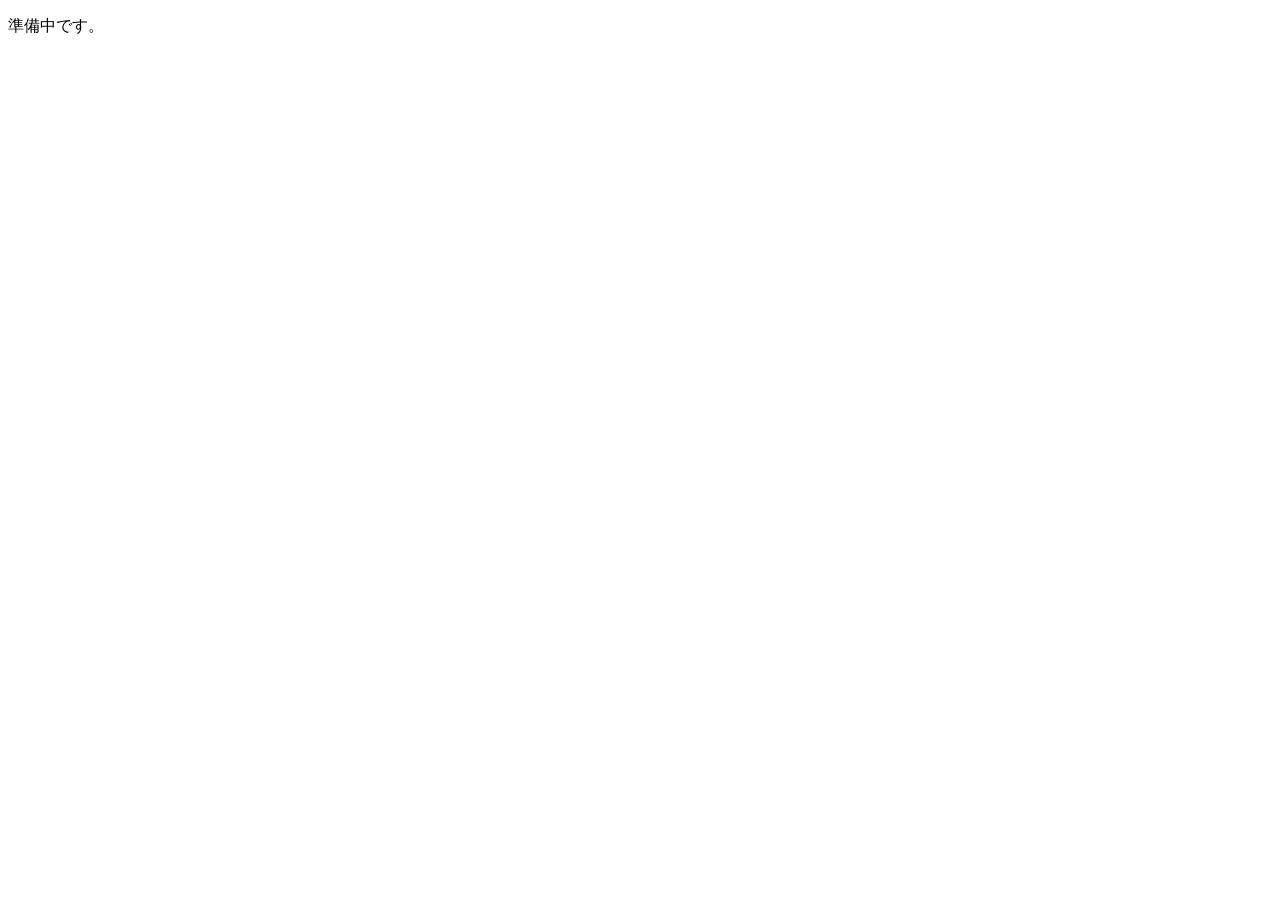
==== site/index.html @ 820834ee "公開ページの置き場所と公開のワークフロー Co-Authored-By: Claude Opus 5.5 <noreply@anthropic.com> Claude-Session: https:/" ====
<!doctype html>
<html lang="ja"><head><meta charset="utf-8"><meta name="viewport" content="width=device-width, initial-scale=1"><title>中小M&A検定 対策 2027</title></head>
<body><p>準備中です。</p></body></html>
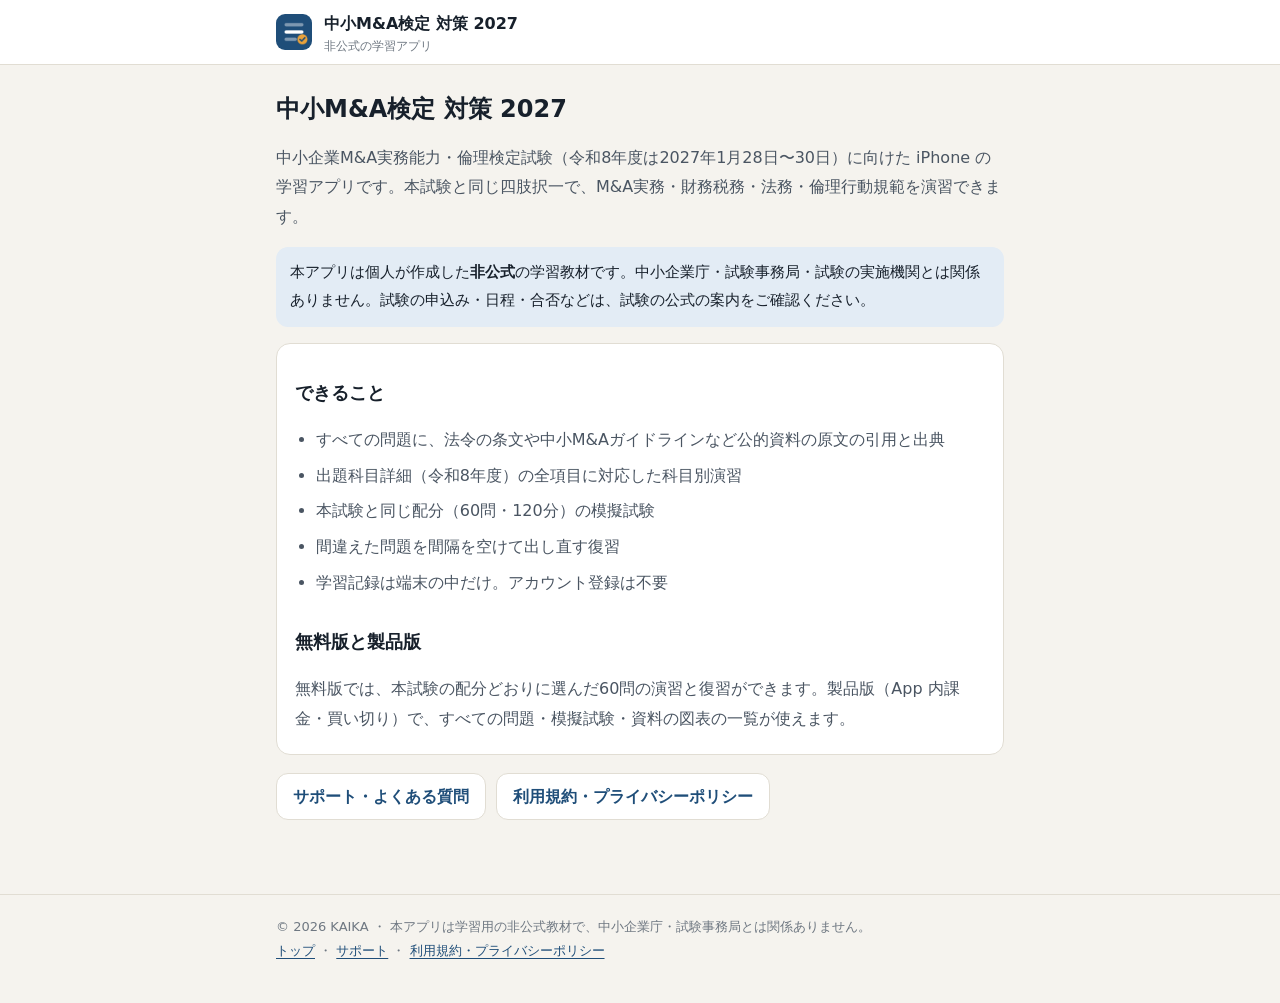
==== commit c967acb6: "サポート・プライバシーポリシーのページを公開（正本: sme-ma-kentei の site/） Co-Authored-By: Claude Opus 5.5 <noreply@anthropic" ====
--- a/site/index.html
+++ b/site/index.html
@@ -1,3 +1,34 @@
 <!doctype html>
-<html lang="ja"><head><meta charset="utf-8"><meta name="viewport" content="width=device-width, initial-scale=1"><title>中小M&A検定 対策 2027</title></head>
-<body><p>準備中です。</p></body></html>
+<html lang="ja">
+<head>
+<meta charset="utf-8">
+<meta name="viewport" content="width=device-width, initial-scale=1">
+<title>中小M&amp;A検定 対策 2027</title>
+<meta name="description" content="中小企業M&amp;A実務能力・倫理検定試験の非公式の学習アプリ。四肢択一の演習・本試験と同じ配分の模擬試験・復習。すべての問題に条文・公的資料の原文の根拠。">
+<link rel="icon" href="icon.svg" type="image/svg+xml">
+<link rel="apple-touch-icon" href="apple-touch-icon.png">
+<link rel="stylesheet" href="style.css">
+</head>
+<body>
+<header class="head"><div class="wrap"><img src="apple-touch-icon.png" alt="" width="36" height="36"><a href="./">中小M&amp;A検定 対策 2027<small>非公式の学習アプリ</small></a></div></header>
+<main><div class="wrap">
+  <h1>中小M&amp;A検定 対策 2027</h1>
+  <p>中小企業M&amp;A実務能力・倫理検定試験（令和8年度は2027年1月28日〜30日）に向けた iPhone の学習アプリです。本試験と同じ四肢択一で、M&amp;A実務・財務税務・法務・倫理行動規範を演習できます。</p>
+  <p class="note">本アプリは個人が作成した<b>非公式</b>の学習教材です。中小企業庁・試験事務局・試験の実施機関とは関係ありません。試験の申込み・日程・合否などは、試験の公式の案内をご確認ください。</p>
+  <div class="card">
+    <h2>できること</h2>
+    <ul>
+      <li>すべての問題に、法令の条文や中小M&amp;Aガイドラインなど公的資料の原文の引用と出典</li>
+      <li>出題科目詳細（令和8年度）の全項目に対応した科目別演習</li>
+      <li>本試験と同じ配分（60問・120分）の模擬試験</li>
+      <li>間違えた問題を間隔を空けて出し直す復習</li>
+      <li>学習記録は端末の中だけ。アカウント登録は不要</li>
+    </ul>
+    <h2>無料版と製品版</h2>
+    <p>無料版では、本試験の配分どおりに選んだ60問の演習と復習ができます。製品版（App 内課金・買い切り）で、すべての問題・模擬試験・資料の図表の一覧が使えます。</p>
+  </div>
+  <div class="links"><a href="support.html">サポート・よくある質問</a><a href="privacy.html">利用規約・プライバシーポリシー</a></div>
+</div></main>
+<footer><div class="wrap">&copy; 2026 KAIKA ・ 本アプリは学習用の非公式教材で、中小企業庁・試験事務局とは関係ありません。<br><a href="./">トップ</a> ・ <a href="support.html">サポート</a> ・ <a href="privacy.html">利用規約・プライバシーポリシー</a></div></footer>
+</body>
+</html>
--- a/site/style.css
+++ b/site/style.css
@@ -0,0 +1,46 @@
+/* 公開ページ（サポート・プライバシー）の共通の見た目。色はアプリ（styles/app.css）の値に合わせる */
+:root {
+  --bg: #f5f3ee; --surface: #ffffff; --ink: #17202b; --ink-2: #4a5562; --ink-3: #6f7882;
+  --line: #e1ddd3; --accent: #1f4e79; --accent-soft: #e3ecf5;
+  color-scheme: light;
+}
+@media (prefers-color-scheme: dark) {
+  :root:not([data-theme="light"]) {
+    --bg: #0f141a; --surface: #161d25; --ink: #e7ebef; --ink-2: #b3bcc6; --ink-3: #8c96a1;
+    --line: #26303b; --accent: #8db6e6; --accent-soft: #1d2b3b;
+    color-scheme: dark;
+  }
+}
+:root[data-theme="dark"] {
+  --bg: #0f141a; --surface: #161d25; --ink: #e7ebef; --ink-2: #b3bcc6; --ink-3: #8c96a1;
+  --line: #26303b; --accent: #8db6e6; --accent-soft: #1d2b3b;
+  color-scheme: dark;
+}
+* { box-sizing: border-box; }
+html { -webkit-text-size-adjust: 100%; line-break: strict; word-break: normal; }
+body {
+  margin: 0; background: var(--bg); color: var(--ink); line-height: 1.85; font-size: 16px;
+  font-family: "Hiragino Sans", "Hiragino Kaku Gothic ProN", "Noto Sans JP", "Yu Gothic UI", "Meiryo", system-ui, sans-serif;
+}
+.wrap { max-width: 760px; margin: 0 auto; padding: 0 16px; }
+header.head { border-bottom: 1px solid var(--line); background: var(--surface); }
+header.head .wrap { display: flex; align-items: center; gap: 12px; min-height: 64px; }
+header.head img { width: 36px; height: 36px; border-radius: 9px; }
+header.head a { color: var(--ink); text-decoration: none; font-weight: 800; }
+header.head small { display: block; color: var(--ink-3); font-size: 12px; font-weight: 500; line-height: 1.3; }
+main { padding: 28px 0 56px; }
+h1 { font-size: 24px; line-height: 1.4; margin: 0 0 6px; }
+h2 { font-size: 18px; margin: 28px 0 8px; }
+h3 { font-size: 16px; margin: 20px 0 4px; }
+p, li { color: var(--ink-2); }
+a { color: var(--accent); text-underline-offset: 3px; }
+.updated { color: var(--ink-3); font-size: 13px; margin: 0 0 20px; }
+.card { background: var(--surface); border: 1px solid var(--line); border-radius: 14px; padding: 4px 18px; margin: 16px 0; }
+.note { background: var(--accent-soft); border-radius: 12px; padding: 12px 14px; color: var(--ink); font-size: 15px; }
+ol, ul { padding-left: 1.3em; }
+li { margin: 6px 0; }
+dl dt { font-weight: 700; color: var(--ink); margin-top: 16px; }
+dl dd { margin: 4px 0 0; color: var(--ink-2); }
+.links { display: flex; flex-wrap: wrap; gap: 10px; margin: 18px 0; }
+.links a { display: inline-flex; align-items: center; min-height: 44px; padding: 8px 16px; border-radius: 12px; border: 1px solid var(--line); background: var(--surface); font-weight: 700; text-decoration: none; }
+footer { border-top: 1px solid var(--line); color: var(--ink-3); font-size: 13px; padding: 20px 0 40px; }
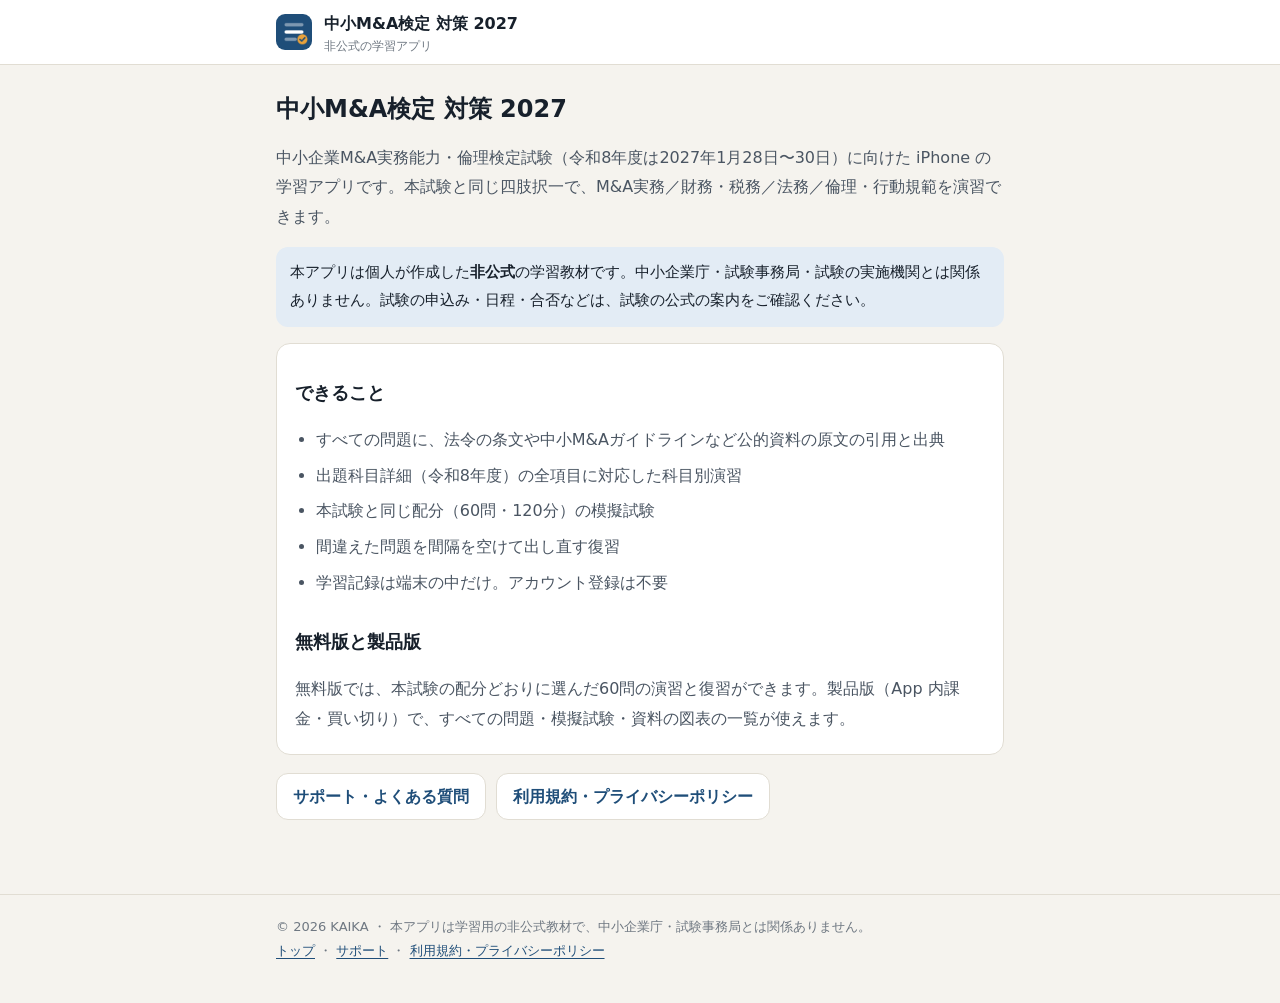
==== commit aed614d1: "公開ページを正本（sme-ma-kentei の site/）に合わせる 規約: 軽過失は支払額を上限とする一部免責、Apple との通信の範囲、規約変更の周知、引用した基準の明記、Apple アカウ" ====
--- a/site/index.html
+++ b/site/index.html
@@ -13,7 +13,7 @@
 <header class="head"><div class="wrap"><img src="apple-touch-icon.png" alt="" width="36" height="36"><a href="./">中小M&amp;A検定 対策 2027<small>非公式の学習アプリ</small></a></div></header>
 <main><div class="wrap">
   <h1>中小M&amp;A検定 対策 2027</h1>
-  <p>中小企業M&amp;A実務能力・倫理検定試験（令和8年度は2027年1月28日〜30日）に向けた iPhone の学習アプリです。本試験と同じ四肢択一で、M&amp;A実務・財務税務・法務・倫理行動規範を演習できます。</p>
+  <p>中小企業M&amp;A実務能力・倫理検定試験（令和8年度は2027年1月28日〜30日）に向けた iPhone の学習アプリです。本試験と同じ四肢択一で、M&amp;A実務／財務・税務／法務／倫理・行動規範を演習できます。</p>
   <p class="note">本アプリは個人が作成した<b>非公式</b>の学習教材です。中小企業庁・試験事務局・試験の実施機関とは関係ありません。試験の申込み・日程・合否などは、試験の公式の案内をご確認ください。</p>
   <div class="card">
     <h2>できること</h2>
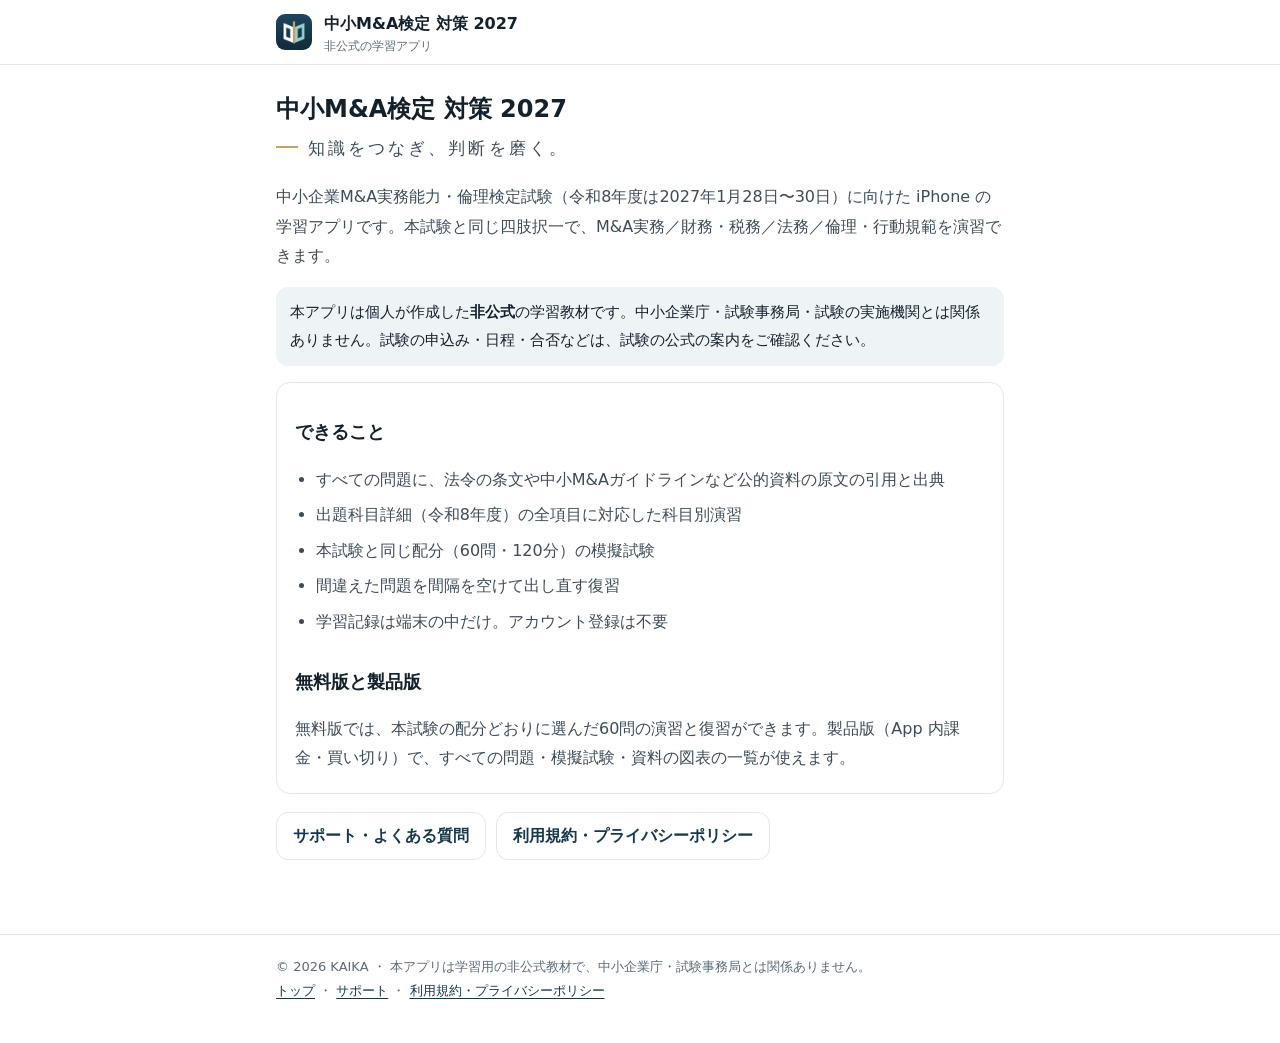
==== commit 2b35fe86: "公開ページにブランド（白地・紺・新しいアイコン・タグライン）を写す 正本: yuu2811/sme-ma-kentei の site/（#16）。  Co-Authored-By: Claude Op" ====
--- a/site/index.html
+++ b/site/index.html
@@ -13,6 +13,7 @@
 <header class="head"><div class="wrap"><img src="apple-touch-icon.png" alt="" width="36" height="36"><a href="./">中小M&amp;A検定 対策 2027<small>非公式の学習アプリ</small></a></div></header>
 <main><div class="wrap">
   <h1>中小M&amp;A検定 対策 2027</h1>
+  <p class="tagline">知識をつなぎ、判断を磨く。</p>
   <p>中小企業M&amp;A実務能力・倫理検定試験（令和8年度は2027年1月28日〜30日）に向けた iPhone の学習アプリです。本試験と同じ四肢択一で、M&amp;A実務／財務・税務／法務／倫理・行動規範を演習できます。</p>
   <p class="note">本アプリは個人が作成した<b>非公式</b>の学習教材です。中小企業庁・試験事務局・試験の実施機関とは関係ありません。試験の申込み・日程・合否などは、試験の公式の案内をご確認ください。</p>
   <div class="card">
--- a/site/style.css
+++ b/site/style.css
@@ -1,19 +1,20 @@
 /* 公開ページ（サポート・プライバシー）の共通の見た目。色はアプリ（styles/app.css）の値に合わせる */
 :root {
-  --bg: #f5f3ee; --surface: #ffffff; --ink: #17202b; --ink-2: #4a5562; --ink-3: #6f7882;
-  --line: #e1ddd3; --accent: #1f4e79; --accent-soft: #e3ecf5;
+  /* ブランド（docs/brand/README.md）: 紺 #17384B・青緑 #247F79・金 #C6A264。地は白 */
+  --bg: #ffffff; --surface: #ffffff; --ink: #14212b; --ink-2: #3e4c58; --ink-3: #5b6b78;
+  --line: #e3e8ec; --accent: #17384b; --accent-soft: #eef3f6; --gold: #c6a264;
   color-scheme: light;
 }
 @media (prefers-color-scheme: dark) {
   :root:not([data-theme="light"]) {
-    --bg: #0f141a; --surface: #161d25; --ink: #e7ebef; --ink-2: #b3bcc6; --ink-3: #8c96a1;
-    --line: #26303b; --accent: #8db6e6; --accent-soft: #1d2b3b;
+    --bg: #0d1820; --surface: #13212b; --ink: #e6edf2; --ink-2: #a9b6c1; --ink-3: #8796a3;
+    --line: #22333f; --accent: #9dc3dc; --accent-soft: #1a3040;
     color-scheme: dark;
   }
 }
 :root[data-theme="dark"] {
-  --bg: #0f141a; --surface: #161d25; --ink: #e7ebef; --ink-2: #b3bcc6; --ink-3: #8c96a1;
-  --line: #26303b; --accent: #8db6e6; --accent-soft: #1d2b3b;
+  --bg: #0d1820; --surface: #13212b; --ink: #e6edf2; --ink-2: #a9b6c1; --ink-3: #8796a3;
+  --line: #22333f; --accent: #9dc3dc; --accent-soft: #1a3040;
   color-scheme: dark;
 }
 * { box-sizing: border-box; }
@@ -26,6 +27,8 @@
 header.head { border-bottom: 1px solid var(--line); background: var(--surface); }
 header.head .wrap { display: flex; align-items: center; gap: 12px; min-height: 64px; }
 header.head img { width: 36px; height: 36px; border-radius: 9px; }
+.tagline { margin: 0 0 18px; font-family: "Hiragino Mincho ProN", "Yu Mincho", "Noto Serif JP", serif; font-size: 17px; letter-spacing: .18em; color: var(--ink-2); }
+.tagline::before { content: ""; display: inline-block; width: 22px; height: 2px; margin: 0 10px 5px 0; background: var(--gold); vertical-align: middle; }
 header.head a { color: var(--ink); text-decoration: none; font-weight: 800; }
 header.head small { display: block; color: var(--ink-3); font-size: 12px; font-weight: 500; line-height: 1.3; }
 main { padding: 28px 0 56px; }
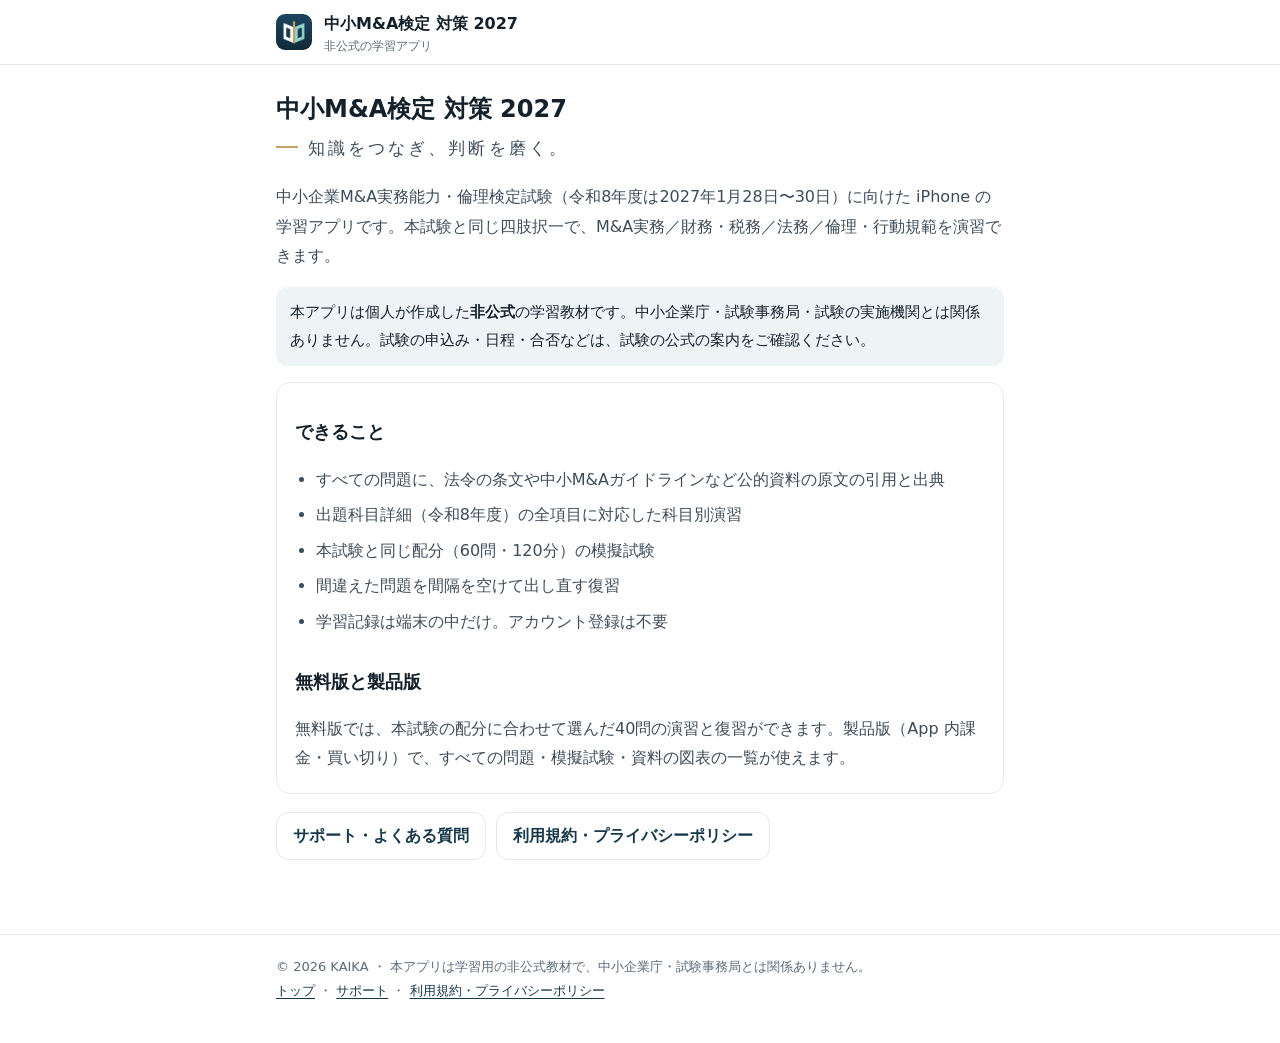
==== commit f169c6c8: "利用規約・プライバシーポリシーを第2版に改定する（アプリのリポの site/ を写す） - 正本（アプリのリポの site/）の第2版の規約・ポリシー（効力発生日 2026-12-12）とサポートのペ" ====
--- a/site/index.html
+++ b/site/index.html
@@ -26,7 +26,7 @@
       <li>学習記録は端末の中だけ。アカウント登録は不要</li>
     </ul>
     <h2>無料版と製品版</h2>
-    <p>無料版では、本試験の配分どおりに選んだ60問の演習と復習ができます。製品版（App 内課金・買い切り）で、すべての問題・模擬試験・資料の図表の一覧が使えます。</p>
+    <p>無料版では、本試験の配分に合わせて選んだ40問の演習と復習ができます。製品版（App 内課金・買い切り）で、すべての問題・模擬試験・資料の図表の一覧が使えます。</p>
   </div>
   <div class="links"><a href="support.html">サポート・よくある質問</a><a href="privacy.html">利用規約・プライバシーポリシー</a></div>
 </div></main>
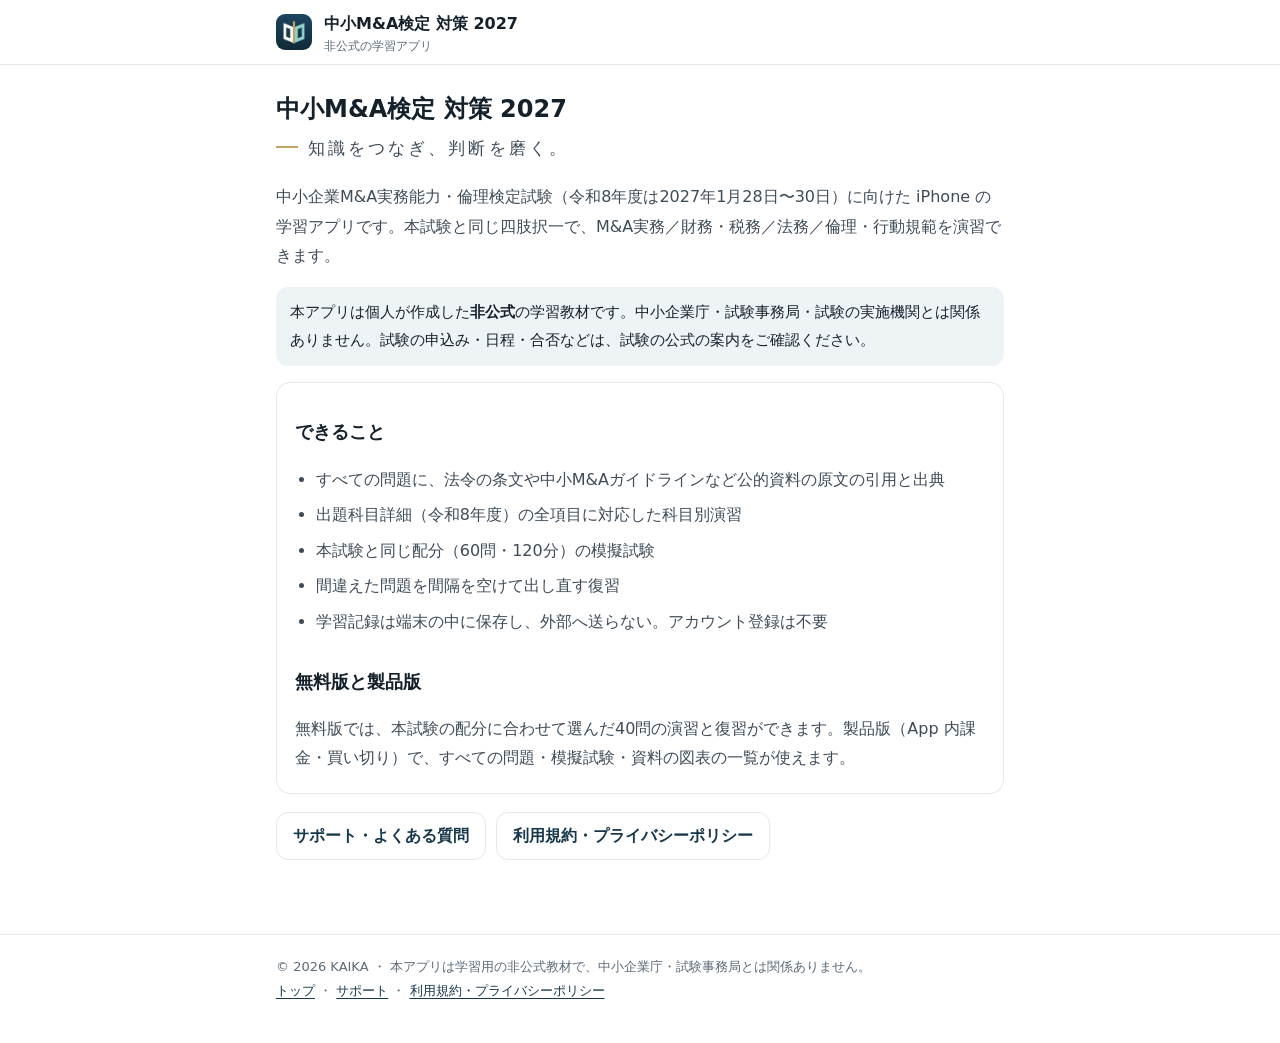
==== commit 5c558733: "利用規約・プライバシーポリシー第2版の監査の修正を写す（アプリのリポの site/ と同じ） - privacy.html: 標準 EULA との関係・使用許諾の範囲（第2条・第6条）、使用する者を含" ====
--- a/site/index.html
+++ b/site/index.html
@@ -23,7 +23,7 @@
       <li>出題科目詳細（令和8年度）の全項目に対応した科目別演習</li>
       <li>本試験と同じ配分（60問・120分）の模擬試験</li>
       <li>間違えた問題を間隔を空けて出し直す復習</li>
-      <li>学習記録は端末の中だけ。アカウント登録は不要</li>
+      <li>学習記録は端末の中に保存し、外部へ送らない。アカウント登録は不要</li>
     </ul>
     <h2>無料版と製品版</h2>
     <p>無料版では、本試験の配分に合わせて選んだ40問の演習と復習ができます。製品版（App 内課金・買い切り）で、すべての問題・模擬試験・資料の図表の一覧が使えます。</p>
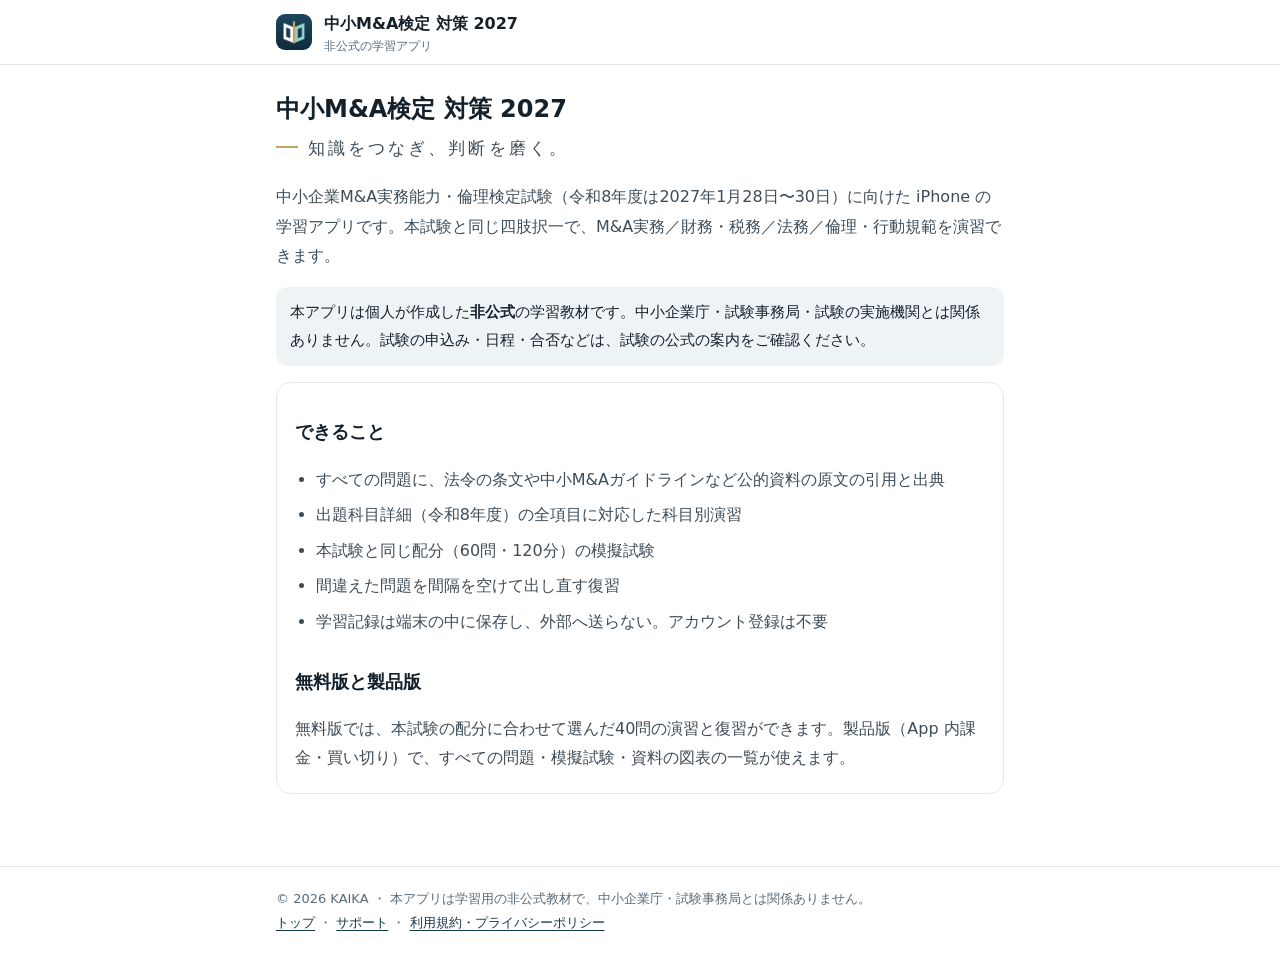
==== commit bf8bb6f7: "公開ページのボタン形のリンクを消す（アプリのリポの site/ を写す） Co-Authored-By: Claude Fable 5.2 <noreply@anthropic.com> Claude" ====
--- a/site/index.html
+++ b/site/index.html
@@ -28,7 +28,6 @@
     <h2>無料版と製品版</h2>
     <p>無料版では、本試験の配分に合わせて選んだ40問の演習と復習ができます。製品版（App 内課金・買い切り）で、すべての問題・模擬試験・資料の図表の一覧が使えます。</p>
   </div>
-  <div class="links"><a href="support.html">サポート・よくある質問</a><a href="privacy.html">利用規約・プライバシーポリシー</a></div>
 </div></main>
 <footer><div class="wrap">&copy; 2026 KAIKA ・ 本アプリは学習用の非公式教材で、中小企業庁・試験事務局とは関係ありません。<br><a href="./">トップ</a> ・ <a href="support.html">サポート</a> ・ <a href="privacy.html">利用規約・プライバシーポリシー</a></div></footer>
 </body>
--- a/site/style.css
+++ b/site/style.css
@@ -44,6 +44,4 @@
 li { margin: 6px 0; }
 dl dt { font-weight: 700; color: var(--ink); margin-top: 16px; }
 dl dd { margin: 4px 0 0; color: var(--ink-2); }
-.links { display: flex; flex-wrap: wrap; gap: 10px; margin: 18px 0; }
-.links a { display: inline-flex; align-items: center; min-height: 44px; padding: 8px 16px; border-radius: 12px; border: 1px solid var(--line); background: var(--surface); font-weight: 700; text-decoration: none; }
 footer { border-top: 1px solid var(--line); color: var(--ink-3); font-size: 13px; padding: 20px 0 40px; }
